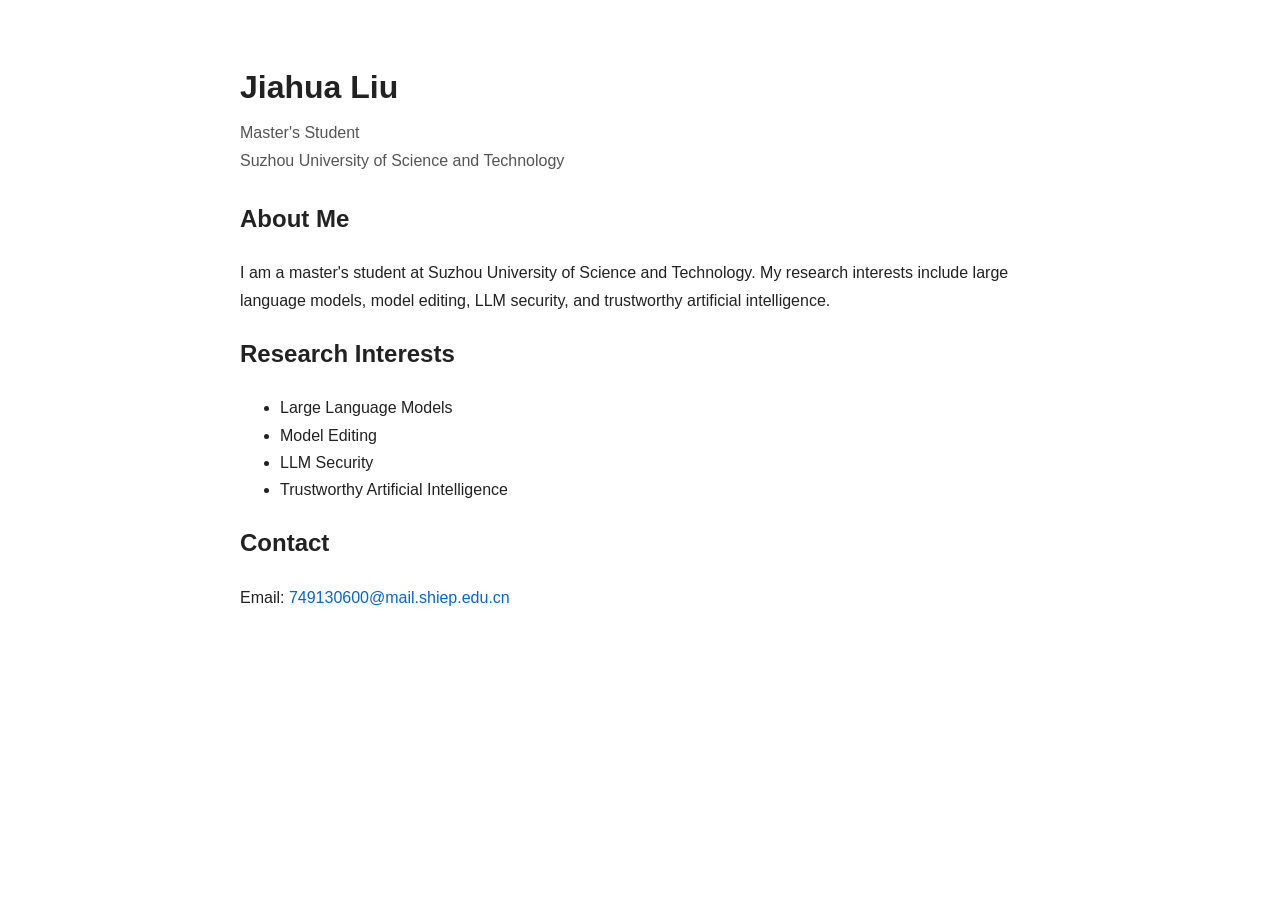
==== index.html @ 94a8ce2e "Create index.html" ====
<!DOCTYPE html>
<html lang="en">
<head>
<meta charset="UTF-8">
<meta name="viewport" content="width=device-width, initial-scale=1.0">
<title>Bizhi Gao</title>
<style>
body {
font-family: Arial, Helvetica, sans-serif;
max-width: 800px;
margin: 60px auto;
padding: 0 20px;
line-height: 1.7;
color: #222;
}
h1 {
margin-bottom: 5px;
}
.affiliation {
color: #555;
margin-bottom: 25px;
}
把里面两处：
h2 {
margin-top: 35px;
border-bottom: 1px solid #ddd;
padding-bottom: 5px;
}
a {
color: #0366d6;
text-decoration: none;
}
</style>
</head>
<body>
<h1>Jiahua Liu</h1>
<div class="affiliation">
Master's Student<br>
Suzhou University of Science and Technology
</div>
<h2>About Me</h2>
<p>
I am a master's student at Suzhou University of Science and Technology.
My research interests include large language models, model editing,
LLM security, and trustworthy artificial intelligence.
</p>
<h2>Research Interests</h2>
<ul>
<li>Large Language Models</li>
<li>Model Editing</li>
<li>LLM Security</li>
<li>Trustworthy Artificial Intelligence</li>
</ul>
<h2>Contact</h2>
<p>
Email:
<a href="mailto:749130600@mail.shiep.edu.cn">
749130600@mail.shiep.edu.cn
</a>
</p>
</body>
</html>
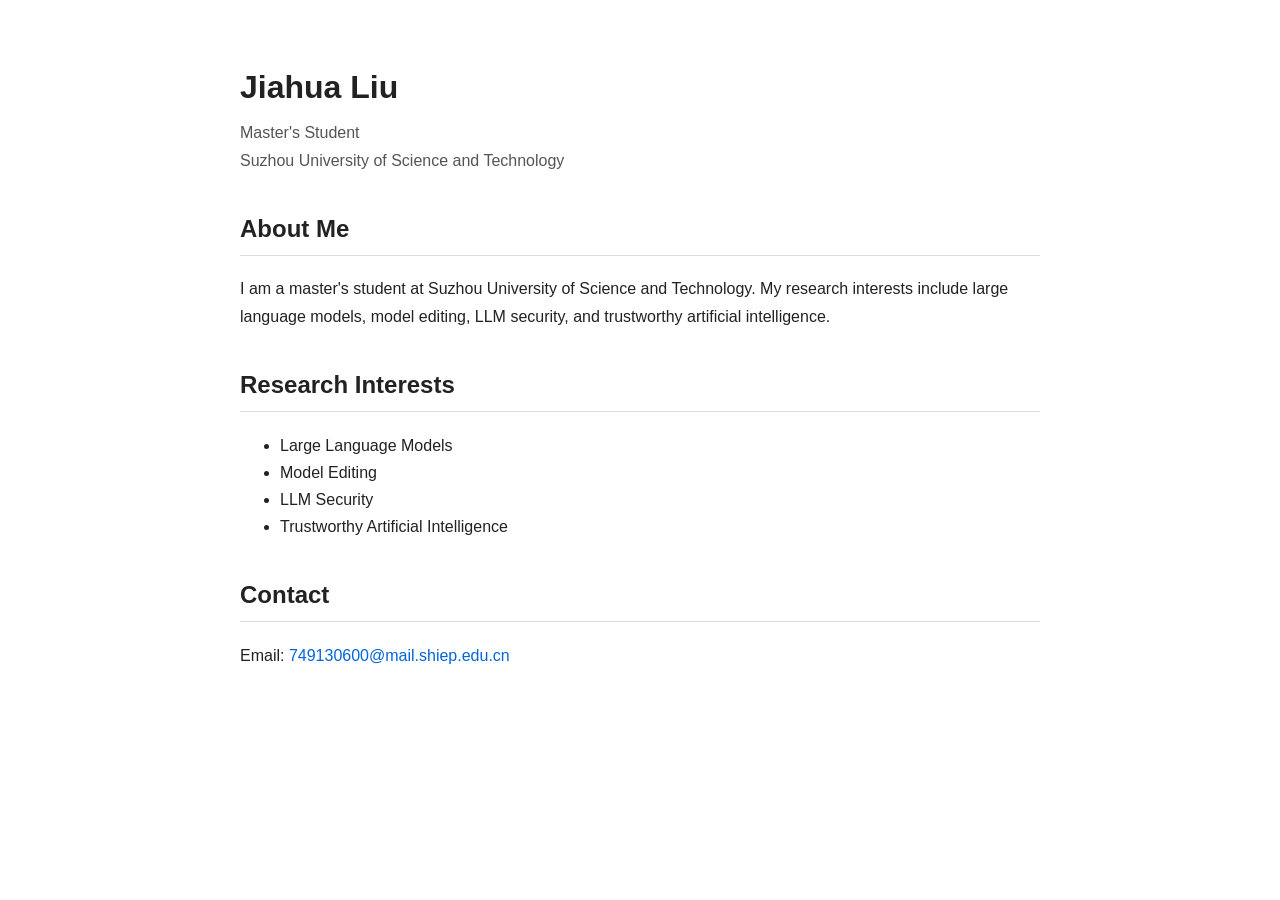
==== commit cbaf57c2: "Update index.html" ====
--- a/index.html
+++ b/index.html
@@ -3,7 +3,7 @@
 <head>
 <meta charset="UTF-8">
 <meta name="viewport" content="width=device-width, initial-scale=1.0">
-<title>Bizhi Gao</title>
+<title>Jiahua Liu</title>
 <style>
 body {
 font-family: Arial, Helvetica, sans-serif;
@@ -20,7 +20,6 @@
 color: #555;
 margin-bottom: 25px;
 }
-把里面两处：
 h2 {
 margin-top: 35px;
 border-bottom: 1px solid #ddd;
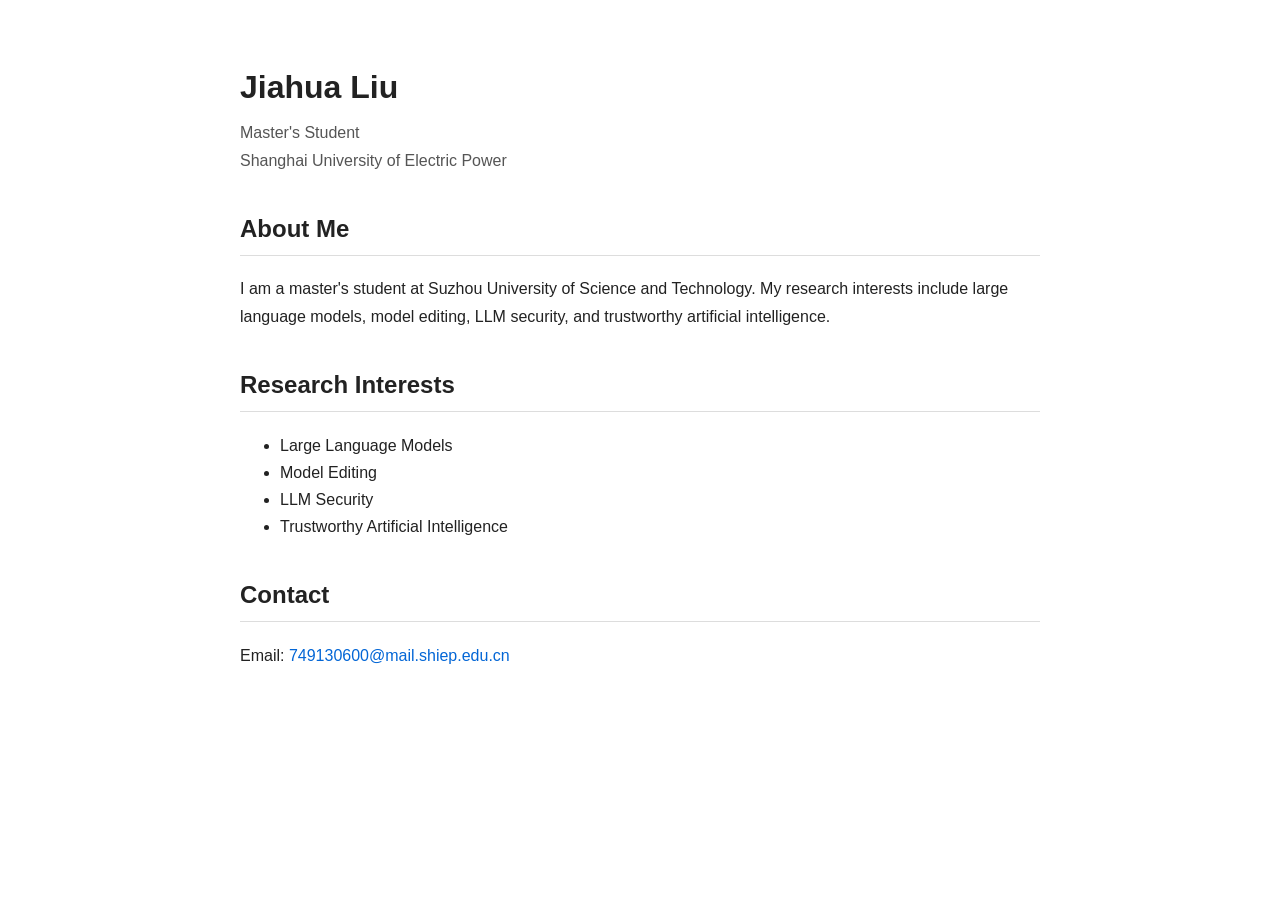
==== commit 6149d1c5: "Update index.html" ====
--- a/index.html
+++ b/index.html
@@ -35,7 +35,7 @@
 <h1>Jiahua Liu</h1>
 <div class="affiliation">
 Master's Student<br>
-Suzhou University of Science and Technology
+Shanghai University of Electric Power
 </div>
 <h2>About Me</h2>
 <p>
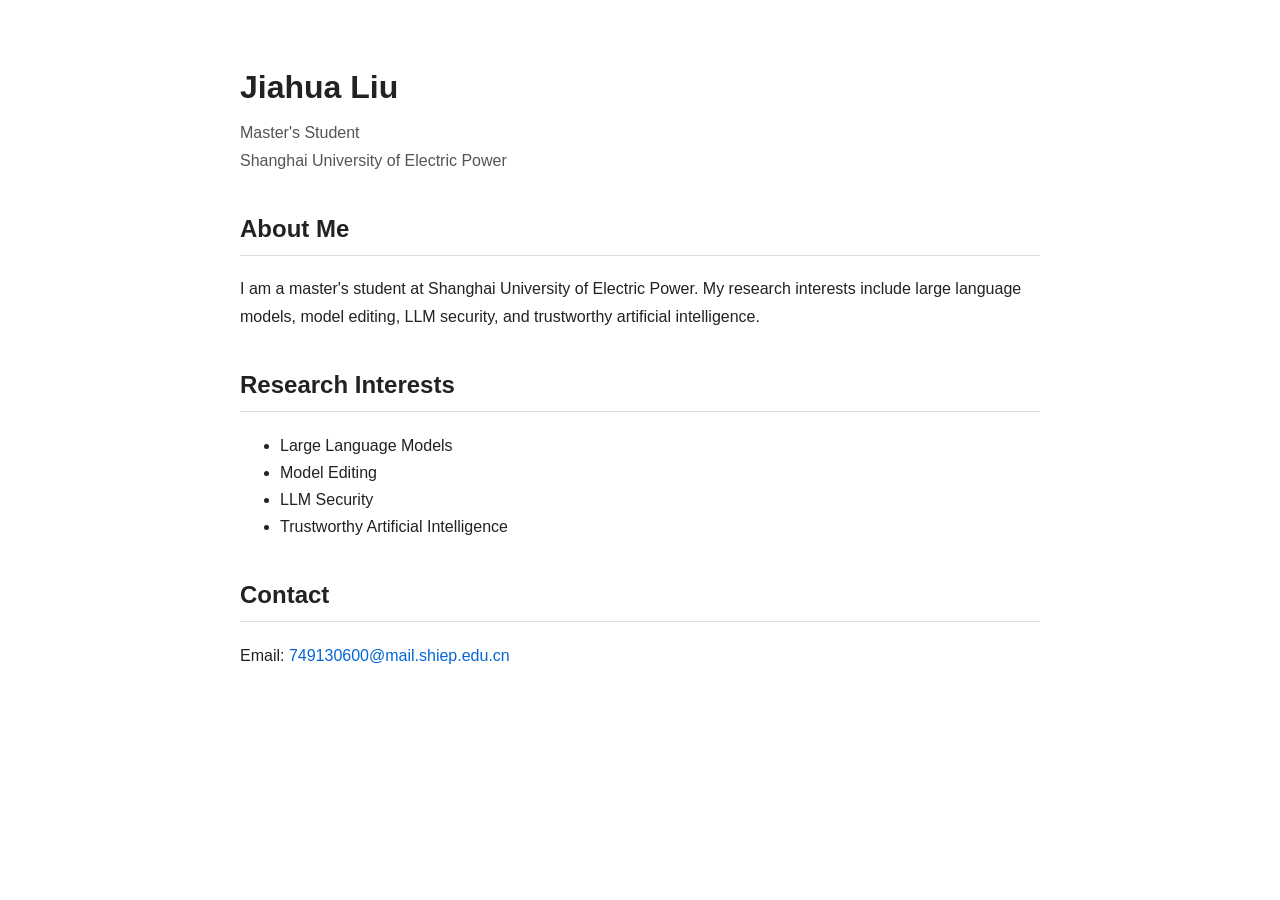
==== commit 7305335b: "Update index.html" ====
--- a/index.html
+++ b/index.html
@@ -39,7 +39,7 @@
 </div>
 <h2>About Me</h2>
 <p>
-I am a master's student at Suzhou University of Science and Technology.
+I am a master's student at Shanghai University of Electric Power.
 My research interests include large language models, model editing,
 LLM security, and trustworthy artificial intelligence.
 </p>
